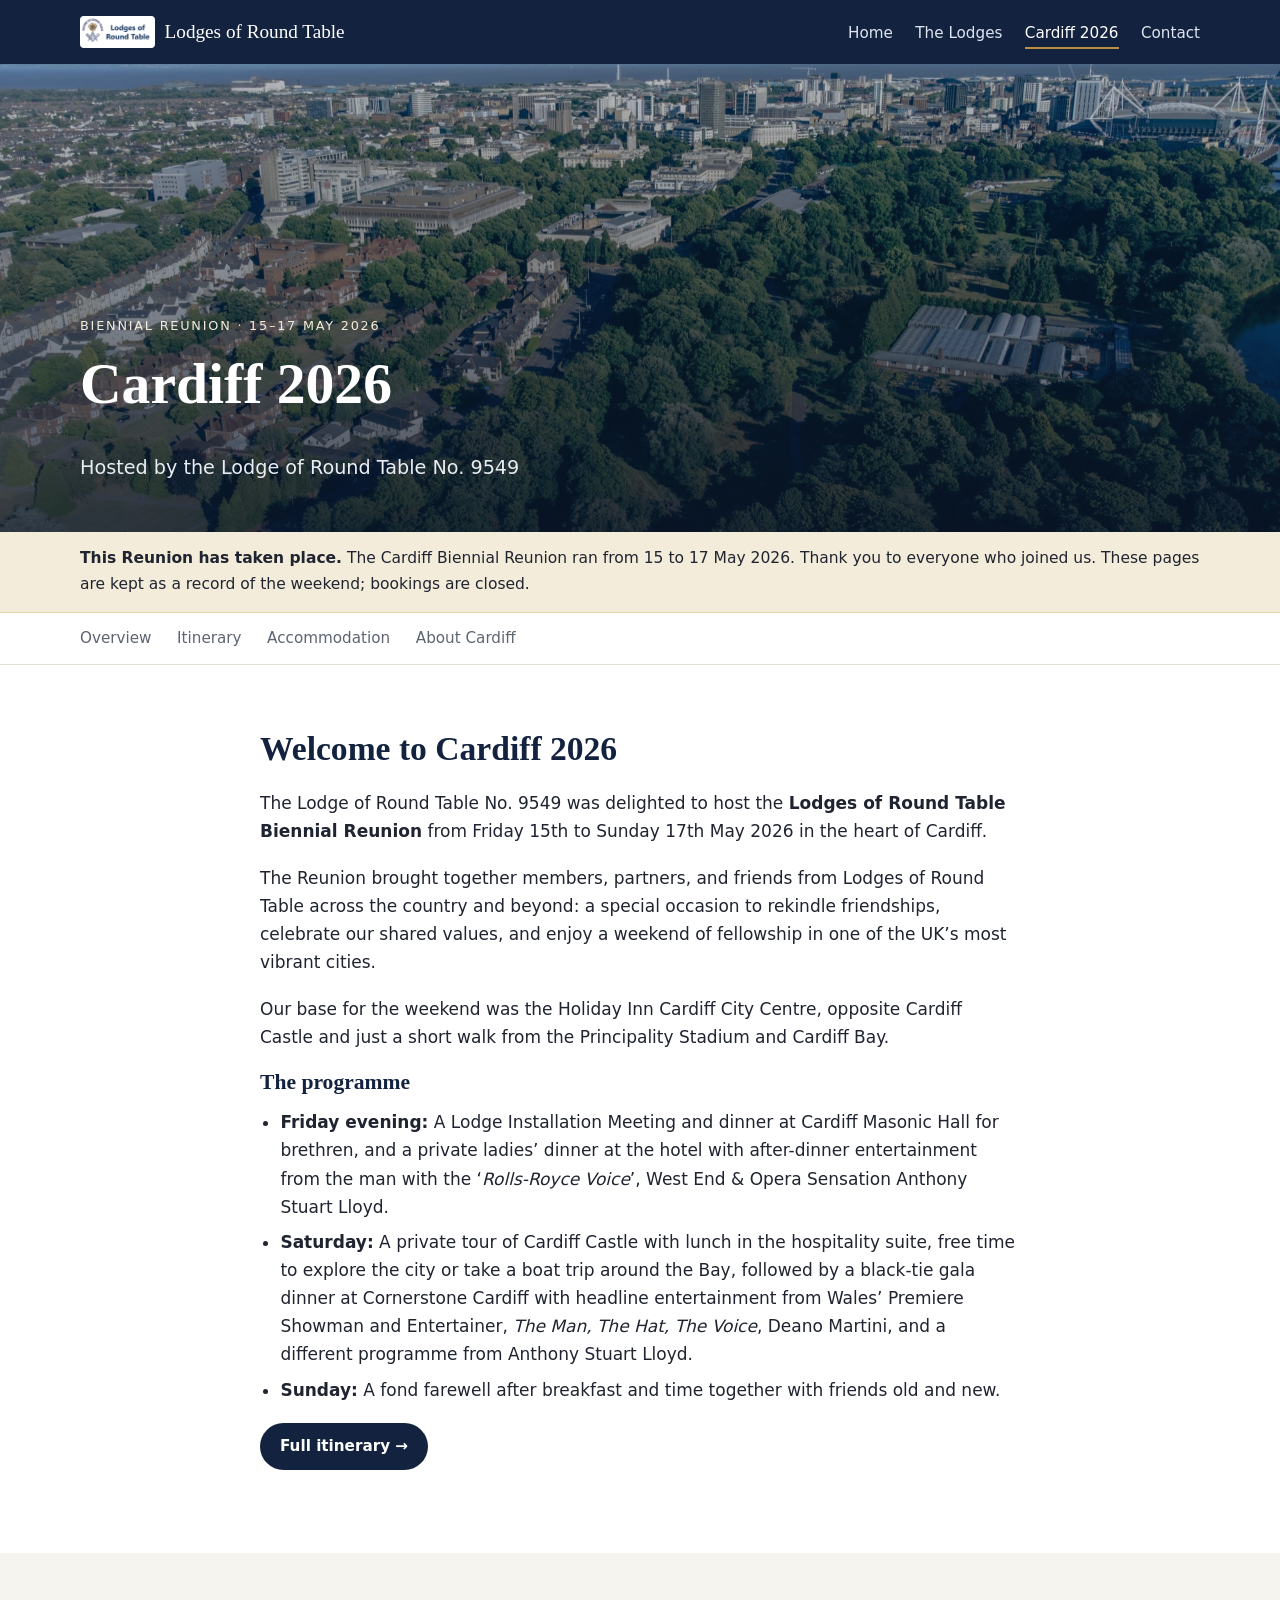
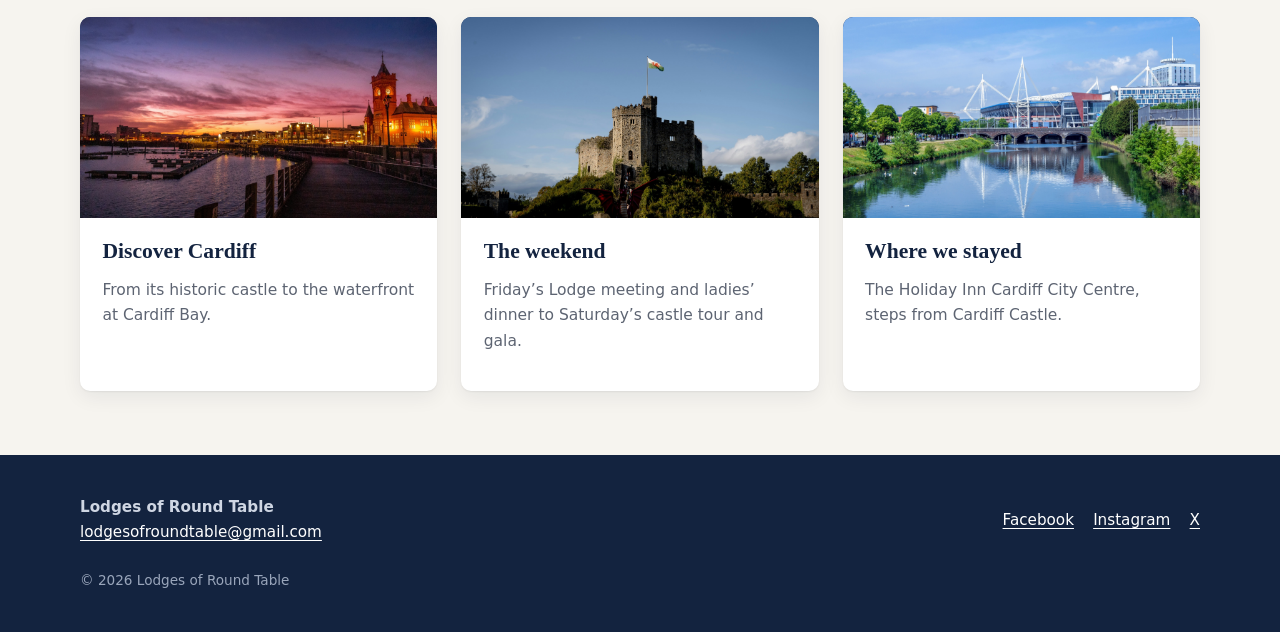
==== cardiff-2026/index.html @ 81f48bdd "Static site replacing Drupal" ====
<!DOCTYPE html>
<html lang="en-GB">
<head>
<meta charset="utf-8">
<meta name="viewport" content="width=device-width, initial-scale=1">
<title>Cardiff 2026 | Lodges of Round Table</title>
<meta name="description" content="The Lodges of Round Table Biennial Reunion, Cardiff, 15–17 May 2026.">
<meta property="og:title" content="Cardiff 2026 | Lodges of Round Table">
<meta property="og:image" content="https://www.lodgesofroundtable.uk/images/logo.png">
<link rel="icon" href="/favicon.ico">
<link rel="stylesheet" href="/css/site.css">
</head>
<body>
<a class="skip" href="#main">Skip to main content</a>
<div class="topbar">
  <div class="wrap topbar-inner">
    <a class="brand" href="/"><img src="/images/logo.png" alt="" width="75" height="30" onerror="this.remove()"><span>Lodges of Round Table</span></a>
    <nav aria-label="Main"><ul><li><a href="/">Home</a></li>
<li><a href="/lodges/">The Lodges</a></li>
<li><a href="/cardiff-2026/" aria-current="page">Cardiff 2026</a></li>
<li><a href="/contact-us/">Contact</a></li></ul></nav>
  </div>
</div>

<header class="hero" style="--hero:url('/images/cardiff-by-air.jpg')">
  <div class="wrap hero-inner">
    <p class="kicker">Biennial Reunion &middot; 15&ndash;17 May 2026</p>
    <h1>Cardiff 2026</h1>
    <p class="lede">Hosted by the Lodge of Round Table No. 9549</p>
  </div>
</header>
<main id="main">
<div class="notice">
  <div class="wrap"><p><strong>This Reunion has taken place.</strong> The Cardiff Biennial Reunion ran from 15 to 17 May 2026. Thank you to everyone who joined us. These pages are kept as a record of the weekend; bookings are closed.</p></div>
</div>
<nav class="subnav" aria-label="Cardiff 2026">
  <div class="wrap"><ul>
    <li><a href="/cardiff-2026/">Overview</a></li>
    <li><a href="/cardiff-2026/itinerary/">Itinerary</a></li>
    <li><a href="/cardiff-2026/accommodation/">Accommodation</a></li>
    <li><a href="/cardiff-2026/cardiff/">About Cardiff</a></li>
  </ul></div>
</nav>
<section class="section">
  <div class="wrap narrow prose">
    <h2>Welcome to Cardiff 2026</h2>
    <p>The Lodge of Round Table No. 9549 was delighted to host the <strong>Lodges of Round Table Biennial Reunion</strong> from Friday 15th to Sunday 17th May 2026 in the heart of Cardiff.</p>
    <p>The Reunion brought together members, partners, and friends from Lodges of Round Table across the country and beyond: a special occasion to rekindle friendships, celebrate our shared values, and enjoy a weekend of fellowship in one of the UK’s most vibrant cities.</p>
    <p>Our base for the weekend was the Holiday Inn Cardiff City Centre, opposite Cardiff Castle and just a short walk from the Principality Stadium and Cardiff Bay.</p>
    <h3>The programme</h3>
    <ul>
      <li><strong>Friday evening:</strong> A Lodge Installation Meeting and dinner at Cardiff Masonic Hall for brethren, and a private ladies’ dinner at the hotel with after-dinner entertainment from the man with the ‘<em>Rolls-Royce Voice</em>’, West End &amp; Opera Sensation Anthony Stuart Lloyd.</li>
      <li><strong>Saturday:</strong> A private tour of Cardiff Castle with lunch in the hospitality suite, free time to explore the city or take a boat trip around the Bay, followed by a black-tie gala dinner at Cornerstone Cardiff with headline entertainment from Wales’ Premiere Showman and Entertainer, <em>The Man, The Hat, The Voice</em>, Deano Martini, and a different programme from Anthony Stuart Lloyd.</li>
      <li><strong>Sunday:</strong> A fond farewell after breakfast and time together with friends old and new.</li>
    </ul>
    <p><a class="btn" href="/cardiff-2026/itinerary/">Full itinerary &rarr;</a></p>
  </div>
</section>
<section class="section alt">
  <div class="wrap cards">
    <a class="card" href="/cardiff-2026/cardiff/"><div class="card-img" style="--img:url('/images/cardiff-bay-sunset.jpg')"></div><div class="card-body"><h3>Discover Cardiff</h3><p>From its historic castle to the waterfront at Cardiff Bay.</p></div></a>
    <a class="card" href="/cardiff-2026/itinerary/"><div class="card-img" style="--img:url('/images/cardiff-castle.jpg')"></div><div class="card-body"><h3>The weekend</h3><p>Friday’s Lodge meeting and ladies’ dinner to Saturday’s castle tour and gala.</p></div></a>
    <a class="card" href="/cardiff-2026/accommodation/"><div class="card-img" style="--img:url('/images/principality-stadium.jpg')"></div><div class="card-body"><h3>Where we stayed</h3><p>The Holiday Inn Cardiff City Centre, steps from Cardiff Castle.</p></div></a>
  </div>
</section>
</main>
<footer class="site-foot">
  <div class="wrap foot-inner">
    <div>
      <strong>Lodges of Round Table</strong><br>
      <a href="mailto:lodgesofroundtable@gmail.com">lodgesofroundtable@gmail.com</a>
    </div>
    <ul class="social">
      <li><a href="https://www.facebook.com/SouthWalesMason">Facebook</a></li>
      <li><a href="https://www.instagram.com/southwales_craft_ra/">Instagram</a></li>
      <li><a href="https://x.com/southwalesmason">X</a></li>
    </ul>
    <p class="copy">&copy; 2026 Lodges of Round Table</p>
  </div>
</footer>
</body>
</html>
---- css/site.css ----
/* Lodges of Round Table: one stylesheet, no framework. */
:root {
  --navy: #13233f;
  --navy-2: #1d3461;
  --gold: #b8913a;
  --gold-soft: #f4ecda;
  --ink: #1f2430;
  --muted: #5d6472;
  --paper: #ffffff;
  --alt: #f6f4ef;
  --line: #e3dfd5;
  --radius: 10px;
  --serif: "Iowan Old Style", "Palatino Linotype", Palatino, Georgia, serif;
  --sans: system-ui, -apple-system, "Segoe UI", Roboto, "Helvetica Neue", Arial, sans-serif;
}
* { box-sizing: border-box; }
html { -webkit-text-size-adjust: 100%; }
body { margin: 0; font: 17px/1.65 var(--sans); color: var(--ink); background: var(--paper); }
img { max-width: 100%; height: auto; display: block; }
a { color: var(--navy-2); text-underline-offset: 3px; }
a:hover { color: var(--gold); }
h1, h2, h3, h4 { font-family: var(--serif); line-height: 1.2; color: var(--navy); margin: 0 0 .6em; font-weight: 600; }
h2 { font-size: clamp(1.6rem, 3vw, 2.1rem); }
h3 { font-size: 1.35rem; }
.wrap { width: min(1120px, 100% - 2.5rem); margin-inline: auto; }
.narrow { width: min(760px, 100% - 2.5rem); }
.skip { position: absolute; left: -9999px; }
.skip:focus { left: 1rem; top: 1rem; z-index: 10; background: #fff; padding: .5rem 1rem; }

/* Top bar */
.topbar { background: var(--navy); color: #fff; position: sticky; top: 0; z-index: 5; }
.topbar-inner { display: flex; align-items: center; justify-content: space-between; gap: 1rem; min-height: 64px; flex-wrap: wrap; padding: .4rem 0; }
.brand { display: flex; align-items: center; gap: .6rem; color: #fff; text-decoration: none; font-family: var(--serif); font-size: 1.2rem; }
.brand img { background: #fff; border-radius: 4px; padding: 2px; }
.topbar nav ul { list-style: none; margin: 0; padding: 0; display: flex; flex-wrap: wrap; gap: .25rem 1.4rem; }
.topbar nav a { color: #dfe5f0; text-decoration: none; font-size: .95rem; padding: .3rem 0; border-bottom: 2px solid transparent; }
.topbar nav a:hover, .topbar nav a[aria-current="page"] { color: #fff; border-bottom-color: var(--gold); }

/* Hero */
.hero {
  --hero: none;
  background: linear-gradient(180deg, rgba(10,20,40,.25), rgba(10,20,40,.75)), var(--hero) center/cover no-repeat, linear-gradient(135deg, var(--navy-2), var(--navy));
  color: #fff; min-height: 52vh; display: flex; align-items: flex-end;
}
.hero-inner { padding: 4rem 0 3rem; }
.hero h1 { color: #fff; font-size: clamp(2.2rem, 5vw, 3.6rem); max-width: 18ch; }
.kicker { text-transform: uppercase; letter-spacing: .14em; font-size: .8rem; color: var(--gold-soft); margin: 0 0 .8rem; }
.lede { font-size: 1.2rem; margin: 0; color: #e8ecf3; }
.page-head { background: var(--navy-2); color: #fff; padding: 3rem 0 2.2rem; }
.page-head h1 { color: #fff; margin: 0; font-size: clamp(2rem, 4vw, 2.8rem); }

/* Notice + sub nav */
.notice { background: var(--gold-soft); border-bottom: 1px solid #e6d6ae; }
.notice p { margin: 0; padding: .9rem 0; font-size: .97rem; }
.subnav { border-bottom: 1px solid var(--line); background: #fff; }
.subnav ul { list-style: none; margin: 0; padding: 0; display: flex; flex-wrap: wrap; gap: .2rem 1.6rem; }
.subnav a { display: block; padding: .8rem 0; text-decoration: none; color: var(--muted); font-size: .95rem; }
.subnav a:hover { color: var(--navy); }

/* Sections */
.section { padding: 4rem 0; }
.section.alt { background: var(--alt); }
.prose p, .prose ul { margin: 0 0 1.1em; }
.prose ul { padding-left: 1.2em; }
.prose li { margin-bottom: .45em; }
.muted { color: var(--muted); }
.slot { text-transform: uppercase; letter-spacing: .12em; font-size: .8rem; color: var(--gold); margin: 0 0 .4rem !important; font-weight: 600; }
.btn { display: inline-block; background: var(--navy); color: #fff; padding: .7rem 1.25rem; border-radius: 999px; text-decoration: none; font-weight: 600; font-size: .95rem; }
.btn:hover { background: var(--gold); color: #fff; }

/* Cards */
.cards { display: grid; gap: 1.5rem; grid-template-columns: repeat(auto-fit, minmax(260px, 1fr)); }
.card { background: #fff; border-radius: var(--radius); overflow: hidden; text-decoration: none; color: inherit; box-shadow: 0 1px 2px rgba(0,0,0,.06), 0 6px 20px rgba(19,35,63,.07); display: flex; flex-direction: column; transition: transform .15s ease; }
.card:hover { transform: translateY(-3px); color: inherit; }
.card-img { --img: none; aspect-ratio: 16/9; background: var(--img) center/cover no-repeat, linear-gradient(135deg, var(--navy-2), var(--navy)); }
.card-body { padding: 1.3rem 1.4rem 1.5rem; }
.card-body p { margin: 0 0 .8rem; color: var(--muted); font-size: .97rem; }
.more { color: var(--navy-2); font-weight: 600; font-size: .95rem; }

/* Split rows (itinerary, accommodation) */
.split { padding: 3.5rem 0; }
.split:nth-of-type(even) { background: var(--alt); }
.split-inner { display: grid; grid-template-columns: 1.15fr 1fr; gap: 3rem; align-items: center; }
.split.flip .prose { order: 2; }
.photo { margin: 0; border-radius: var(--radius); overflow: hidden; background: linear-gradient(135deg, var(--navy-2), var(--navy)); min-height: 220px; box-shadow: 0 8px 28px rgba(19,35,63,.12); }
.photo img { width: 100%; height: 100%; object-fit: cover; }
.day-head { background: var(--navy); color: #fff; padding: 1.6rem 0; }
.day-head h2 { color: #fff; margin: 0; }
.day-head p { margin: .2rem 0 0; color: var(--gold-soft); }

/* Lodges table */
.filter { display: block; margin: 0 0 1rem; font-weight: 600; color: var(--navy); }
.filter input { display: block; margin-top: .4rem; width: min(420px, 100%); padding: .65rem .8rem; border: 1px solid var(--line); border-radius: 8px; font: inherit; }
.table-wrap { overflow-x: auto; }
table.lodges { width: 100%; border-collapse: collapse; font-size: .97rem; }
.lodges th, .lodges td { text-align: left; padding: .75rem .9rem; border-bottom: 1px solid var(--line); }
.lodges th { background: var(--alt); font-family: var(--serif); color: var(--navy); }

/* Contact */
.contact { display: grid; grid-template-columns: 1.4fr 1fr; gap: 3rem; align-items: start; }
.contact-card { background: var(--alt); border-radius: var(--radius); padding: 1.6rem 1.8rem; border-top: 4px solid var(--gold); }
.contact-card p { margin: 0 0 .8rem; }

/* Footer */
.site-foot { background: var(--navy); color: #cfd6e3; padding: 2.5rem 0; font-size: .95rem; }
.site-foot a { color: #fff; }
.foot-inner { display: flex; flex-wrap: wrap; gap: 1.5rem 3rem; align-items: center; justify-content: space-between; }
.social { list-style: none; display: flex; gap: 1.2rem; padding: 0; margin: 0; }
.copy { margin: 0; width: 100%; color: #9aa6bb; font-size: .85rem; }

@media (max-width: 820px) {
  .split-inner, .contact { grid-template-columns: 1fr; gap: 1.8rem; }
  .split.flip .prose { order: 0; }
  .hero { min-height: 42vh; }
  .section { padding: 3rem 0; }
}
.check { color: var(--gold); font-weight: 700; cursor: help; }
.small { font-size: .88rem; }
.lodges td a { white-space: nowrap; }
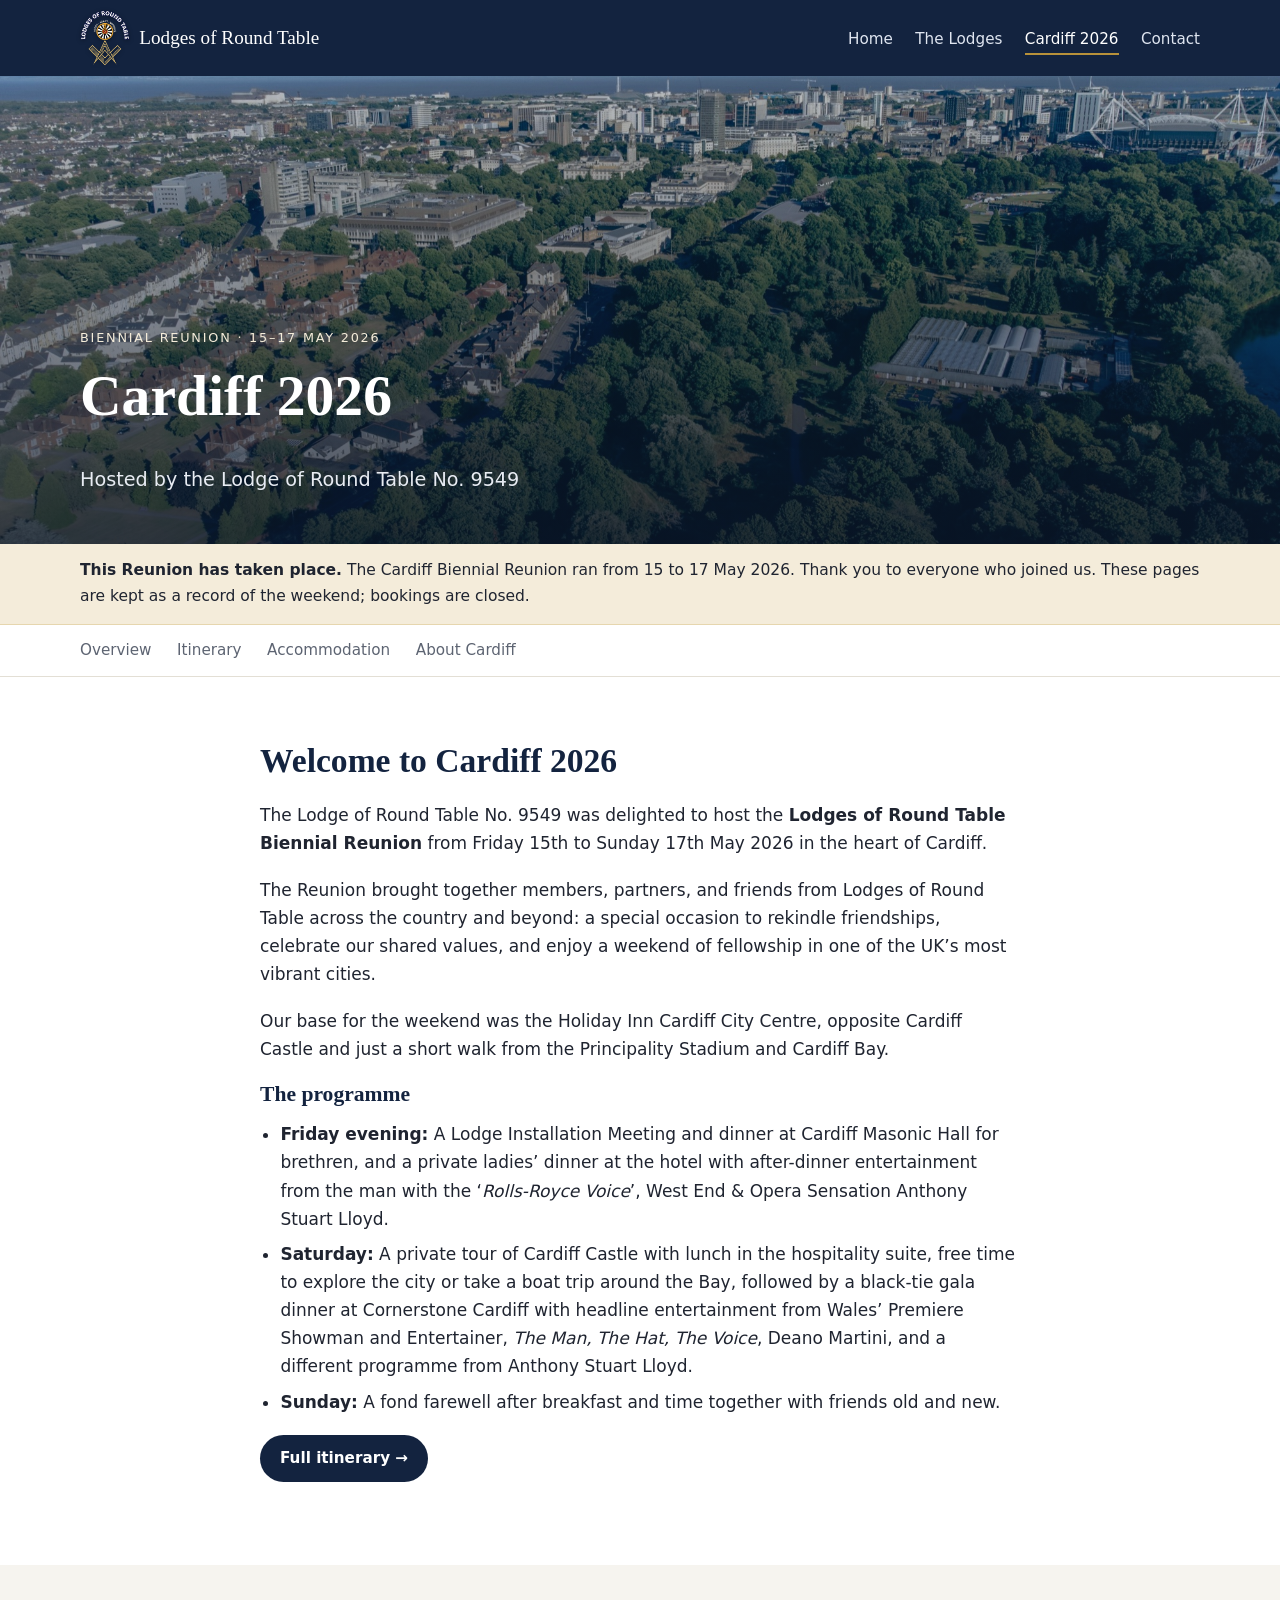
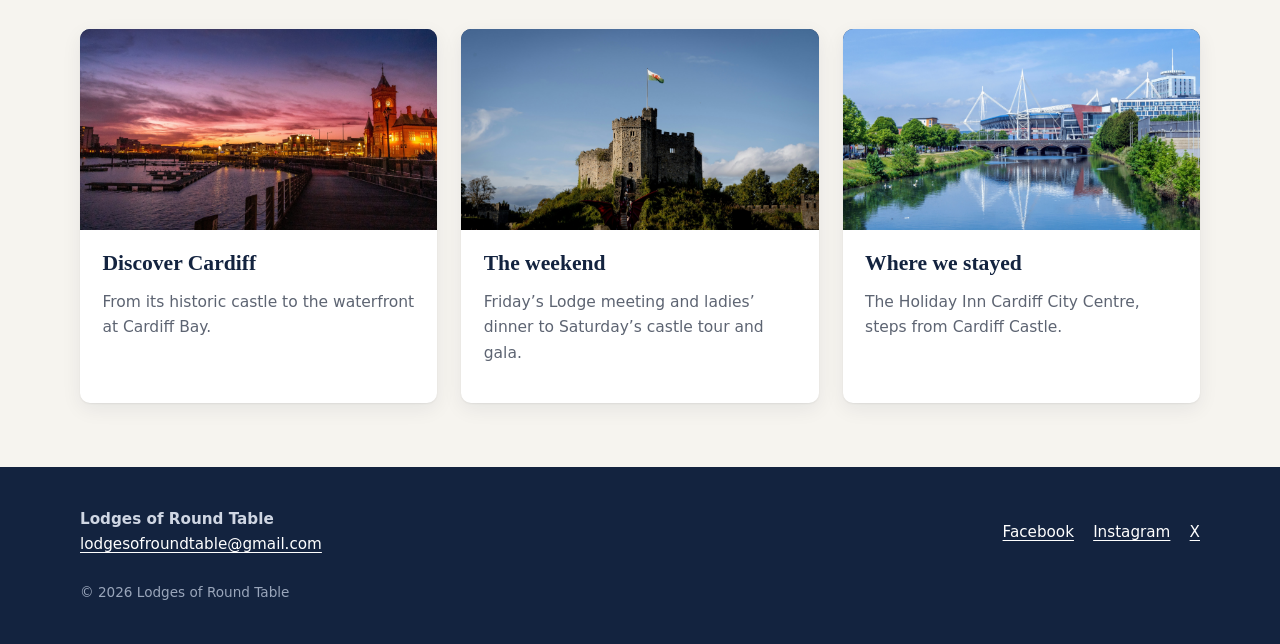
==== commit 488c40ef: "Lodge directory, new emblem and header - Directory now lists 33 lodges with links to their sites or " ====
--- a/cardiff-2026/index.html
+++ b/cardiff-2026/index.html
@@ -14,7 +14,7 @@
 <a class="skip" href="#main">Skip to main content</a>
 <div class="topbar">
   <div class="wrap topbar-inner">
-    <a class="brand" href="/"><img src="/images/logo.png" alt="" width="75" height="30" onerror="this.remove()"><span>Lodges of Round Table</span></a>
+    <a class="brand" href="/"><img src="/images/emblem-light.png" alt="" width="50" height="56"><span>Lodges of Round Table</span></a>
     <nav aria-label="Main"><ul><li><a href="/">Home</a></li>
 <li><a href="/lodges/">The Lodges</a></li>
 <li><a href="/cardiff-2026/" aria-current="page">Cardiff 2026</a></li>
@@ -24,6 +24,7 @@
 
 <header class="hero" style="--hero:url('/images/cardiff-by-air.jpg')">
   <div class="wrap hero-inner">
+    
     <p class="kicker">Biennial Reunion &middot; 15&ndash;17 May 2026</p>
     <h1>Cardiff 2026</h1>
     <p class="lede">Hosted by the Lodge of Round Table No. 9549</p>
--- a/css/site.css
+++ b/css/site.css
@@ -29,9 +29,9 @@
 
 /* Top bar */
 .topbar { background: var(--navy); color: #fff; position: sticky; top: 0; z-index: 5; }
-.topbar-inner { display: flex; align-items: center; justify-content: space-between; gap: 1rem; min-height: 64px; flex-wrap: wrap; padding: .4rem 0; }
+.topbar-inner { display: flex; align-items: center; justify-content: space-between; gap: 1rem; min-height: 76px; flex-wrap: wrap; padding: .4rem 0; }
 .brand { display: flex; align-items: center; gap: .6rem; color: #fff; text-decoration: none; font-family: var(--serif); font-size: 1.2rem; }
-.brand img { background: #fff; border-radius: 4px; padding: 2px; }
+.brand img { width: auto; height: 56px; filter: drop-shadow(0 1px 2px rgba(0,0,0,.35)); }
 .topbar nav ul { list-style: none; margin: 0; padding: 0; display: flex; flex-wrap: wrap; gap: .25rem 1.4rem; }
 .topbar nav a { color: #dfe5f0; text-decoration: none; font-size: .95rem; padding: .3rem 0; border-bottom: 2px solid transparent; }
 .topbar nav a:hover, .topbar nav a[aria-current="page"] { color: #fff; border-bottom-color: var(--gold); }
@@ -117,3 +117,9 @@
 .check { color: var(--gold); font-weight: 700; cursor: help; }
 .small { font-size: .88rem; }
 .lodges td a { white-space: nowrap; }
+
+/* Home banner emblem */
+.hero-inner.has-emblem { display: flex; flex-direction: column; align-items: center; text-align: center; padding-top: 3.5rem; }
+.hero-inner.has-emblem h1 { max-width: 22ch; }
+.hero-emblem { width: clamp(130px, 18vw, 190px); height: auto; margin-bottom: 1.4rem; filter: drop-shadow(0 6px 18px rgba(0,0,0,.45)); }
+.hero:has(.has-emblem) { align-items: center; min-height: 64vh; }
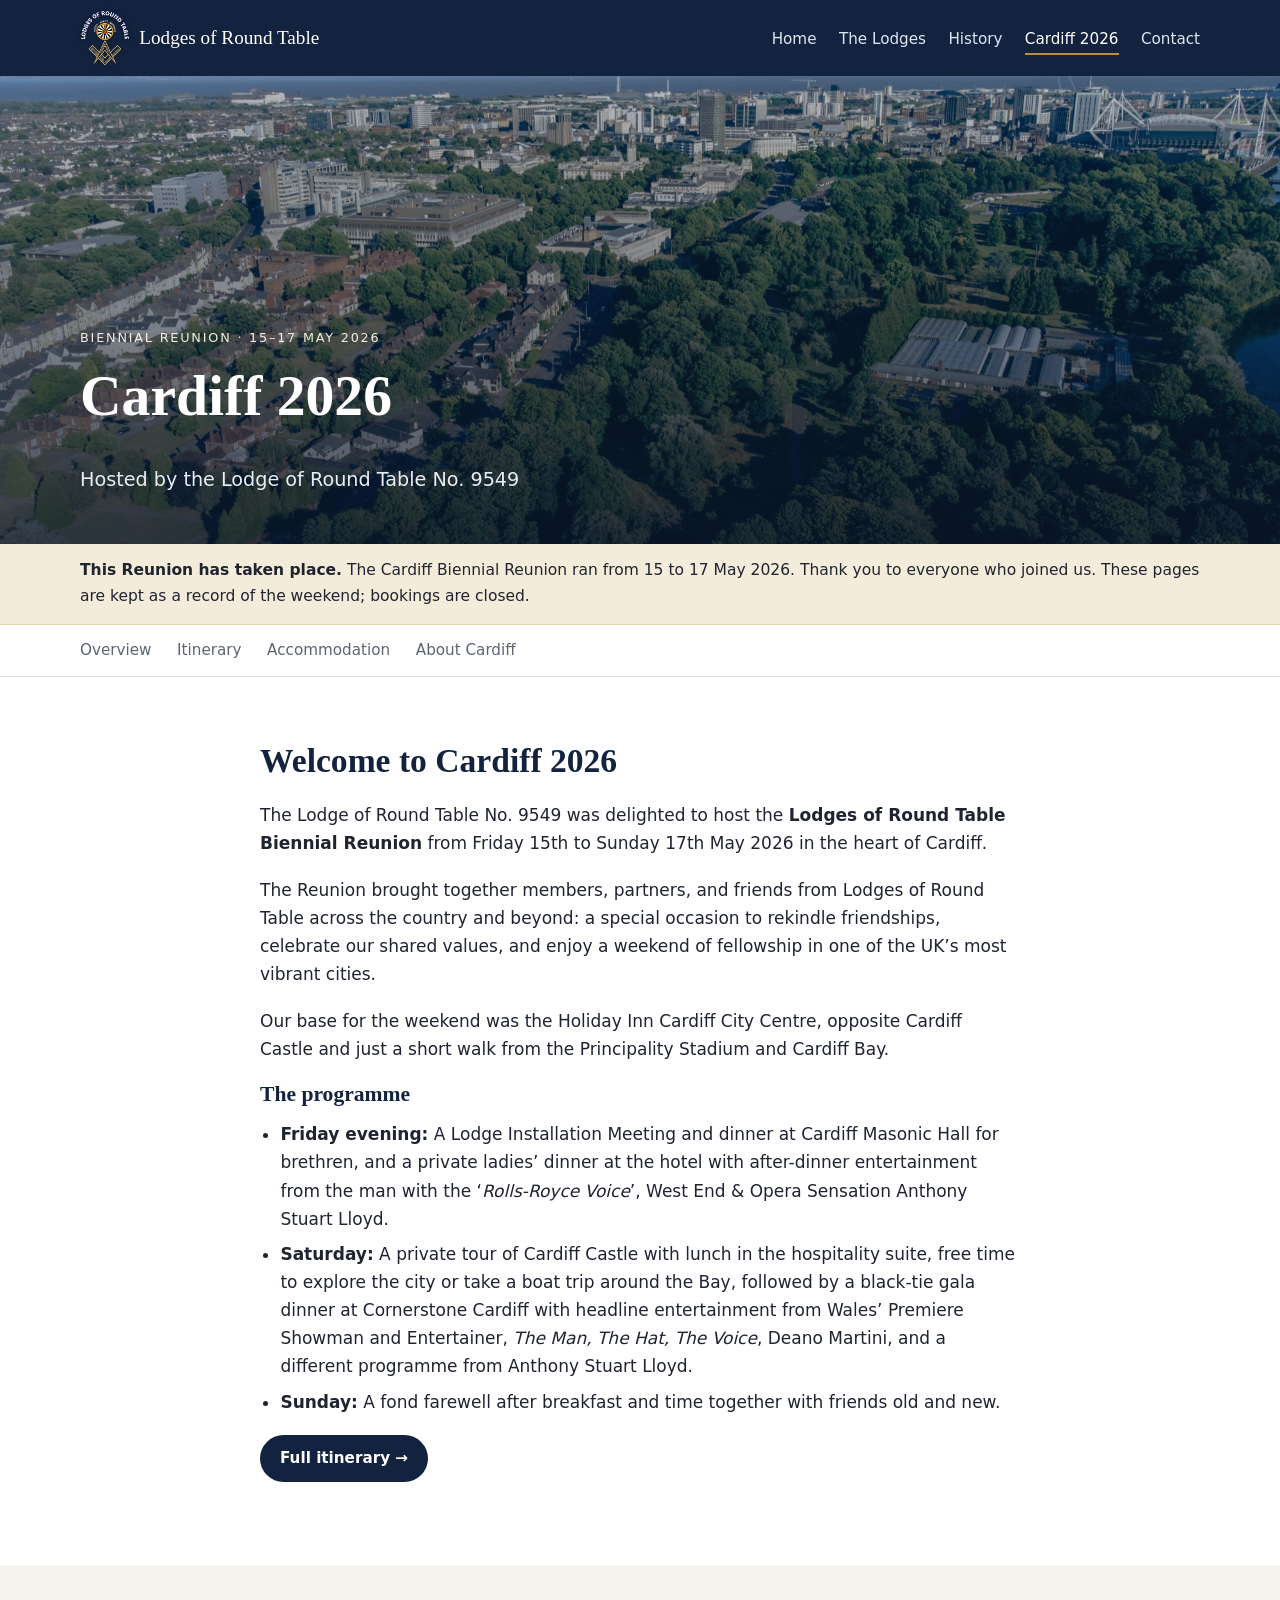
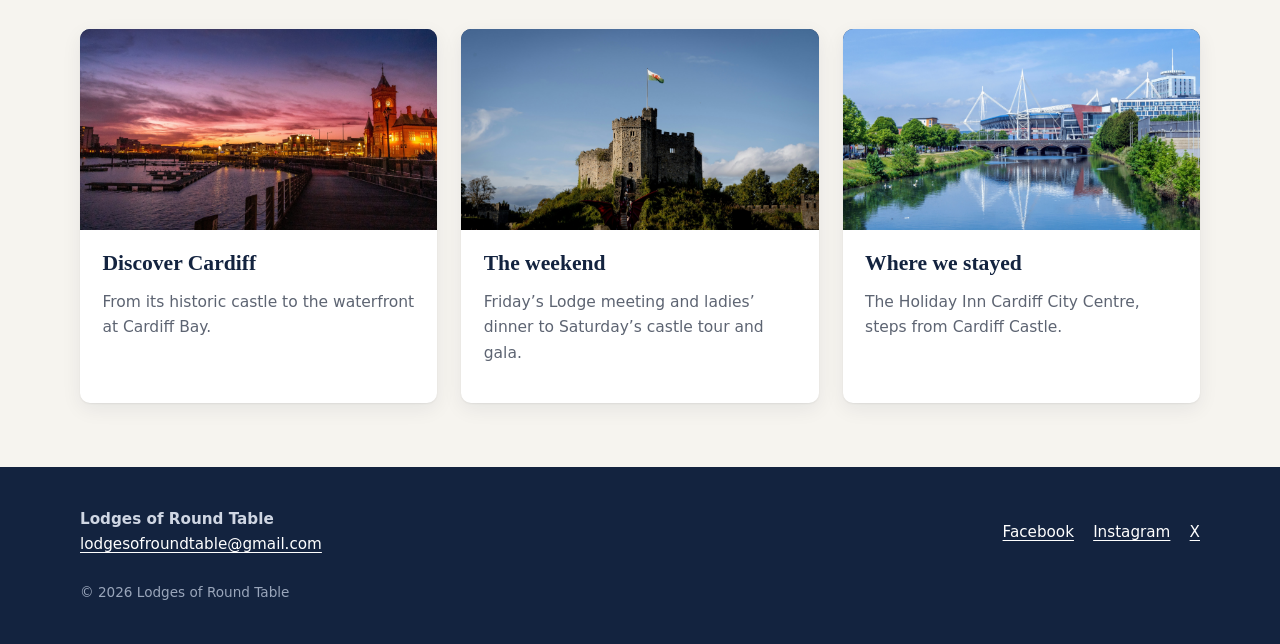
==== commit f481226f: "History page" ====
--- a/cardiff-2026/index.html
+++ b/cardiff-2026/index.html
@@ -7,7 +7,10 @@
 <meta name="description" content="The Lodges of Round Table Biennial Reunion, Cardiff, 15–17 May 2026.">
 <meta property="og:title" content="Cardiff 2026 | Lodges of Round Table">
 <meta property="og:image" content="https://www.lodgesofroundtable.uk/images/logo.png">
-<link rel="icon" href="/favicon.ico">
+<link rel="icon" href="/favicon.ico" sizes="48x48">
+<link rel="icon" href="/favicon.svg" type="image/svg+xml">
+<link rel="apple-touch-icon" href="/apple-touch-icon.png">
+<meta name="theme-color" content="#13233f">
 <link rel="stylesheet" href="/css/site.css">
 </head>
 <body>
@@ -17,6 +20,7 @@
     <a class="brand" href="/"><img src="/images/emblem-light.png" alt="" width="50" height="56"><span>Lodges of Round Table</span></a>
     <nav aria-label="Main"><ul><li><a href="/">Home</a></li>
 <li><a href="/lodges/">The Lodges</a></li>
+<li><a href="/history/">History</a></li>
 <li><a href="/cardiff-2026/" aria-current="page">Cardiff 2026</a></li>
 <li><a href="/contact-us/">Contact</a></li></ul></nav>
   </div>
--- a/css/site.css
+++ b/css/site.css
@@ -123,3 +123,20 @@
 .hero-inner.has-emblem h1 { max-width: 22ch; }
 .hero-emblem { width: clamp(130px, 18vw, 190px); height: auto; margin-bottom: 1.4rem; filter: drop-shadow(0 6px 18px rgba(0,0,0,.45)); }
 .hero:has(.has-emblem) { align-items: center; min-height: 64vh; }
+
+/* History timeline */
+.lede-dark { font-size: 1.15rem; color: var(--ink); }
+.era { padding: 2.5rem 0 1rem; }
+.era h2 { display: flex; align-items: center; gap: 1rem; }
+.era h2::after { content: ""; flex: 1; height: 1px; background: var(--line); }
+.era-intro { color: var(--muted); margin: -.2rem 0 1.4rem; }
+.timeline { list-style: none; margin: 0; padding: 0 0 0 1.4rem; border-left: 2px solid var(--gold); }
+.ev { position: relative; display: grid; grid-template-columns: 7.5rem 1fr; gap: 1.2rem; padding: 0 0 2rem 1rem; }
+.ev::before { content: ""; position: absolute; left: calc(-1.4rem - 7px); top: .45rem; width: 12px; height: 12px; border-radius: 50%; background: #fff; border: 3px solid var(--gold); }
+.ev-year { font-family: var(--serif); font-size: 1.35rem; font-weight: 600; color: var(--navy); line-height: 1.2; padding-top: .1rem; }
+.ev-body h3 { margin: 0 0 .35rem; font-size: 1.2rem; }
+.ev-body p { margin: 0 0 .5rem; }
+.ev-lodges { font-size: .88rem; color: var(--muted); }
+.tbc { font-family: var(--sans); font-size: .7rem; font-weight: 600; text-transform: uppercase; letter-spacing: .08em; background: var(--gold-soft); color: #8a6a1f; border-radius: 999px; padding: .15rem .55rem; vertical-align: middle; margin-left: .4rem; }
+.small-prose { font-size: .95rem; }
+@media (max-width: 640px) { .ev { grid-template-columns: 1fr; gap: .2rem; } }
